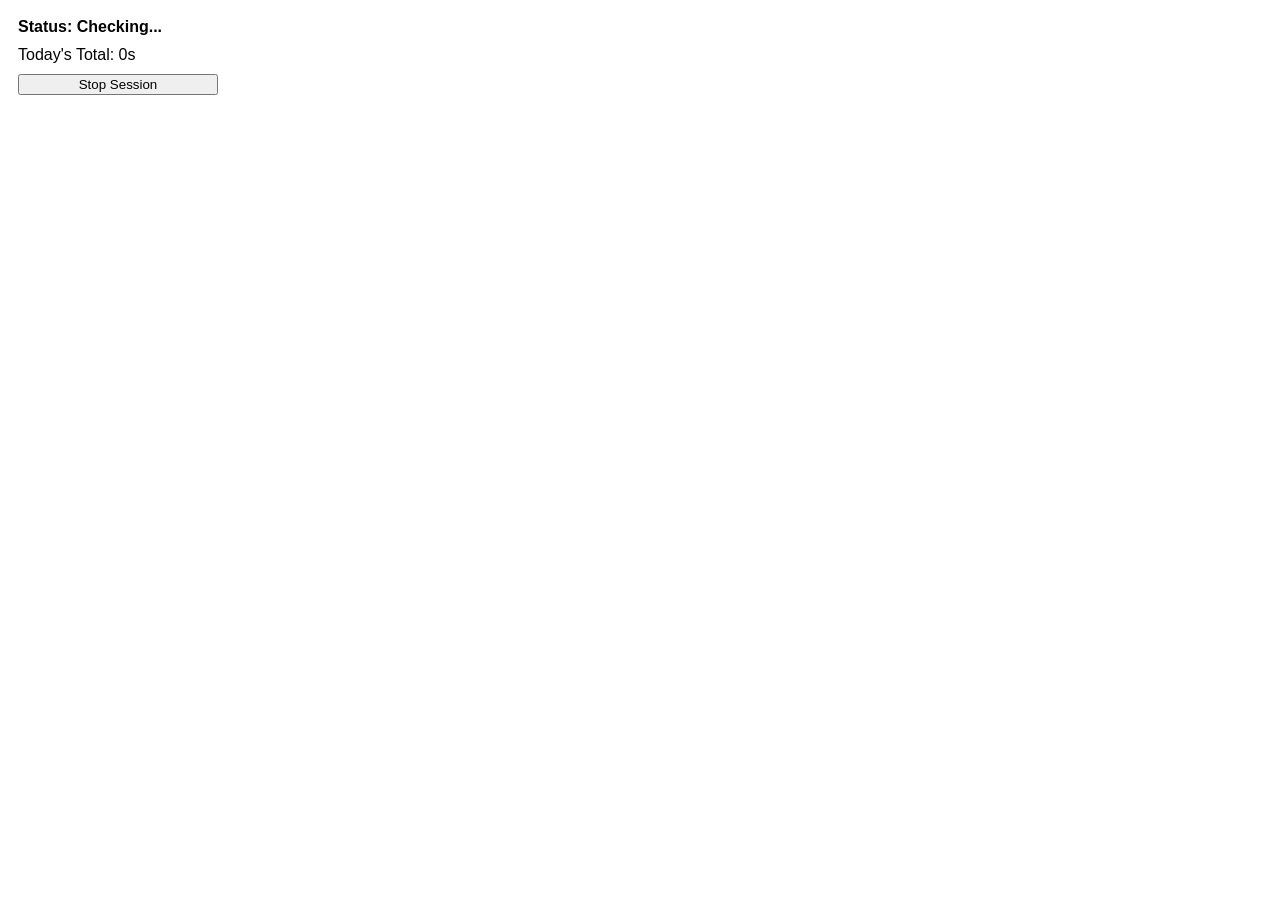
==== popup.html @ cfd62f3c "Add files via upload" ====
<!DOCTYPE html>
<html>
<head>
  <title>Soft Timer</title>
  <style>
    body { width: 200px; padding: 10px; font-family: sans-serif; }
    .status { font-weight: bold; margin-bottom: 10px; }
  </style>
</head>
<body>
  <div class="status">Status: <span id="status">Checking...</span></div>
  <div>Today's Total: <span id="totalTime">0s</span></div>
  <button id="stopBtn" style="margin-top: 10px; width: 100%;">Stop Session</button>
  <script src="popup.js"></script>
</body>
</html>
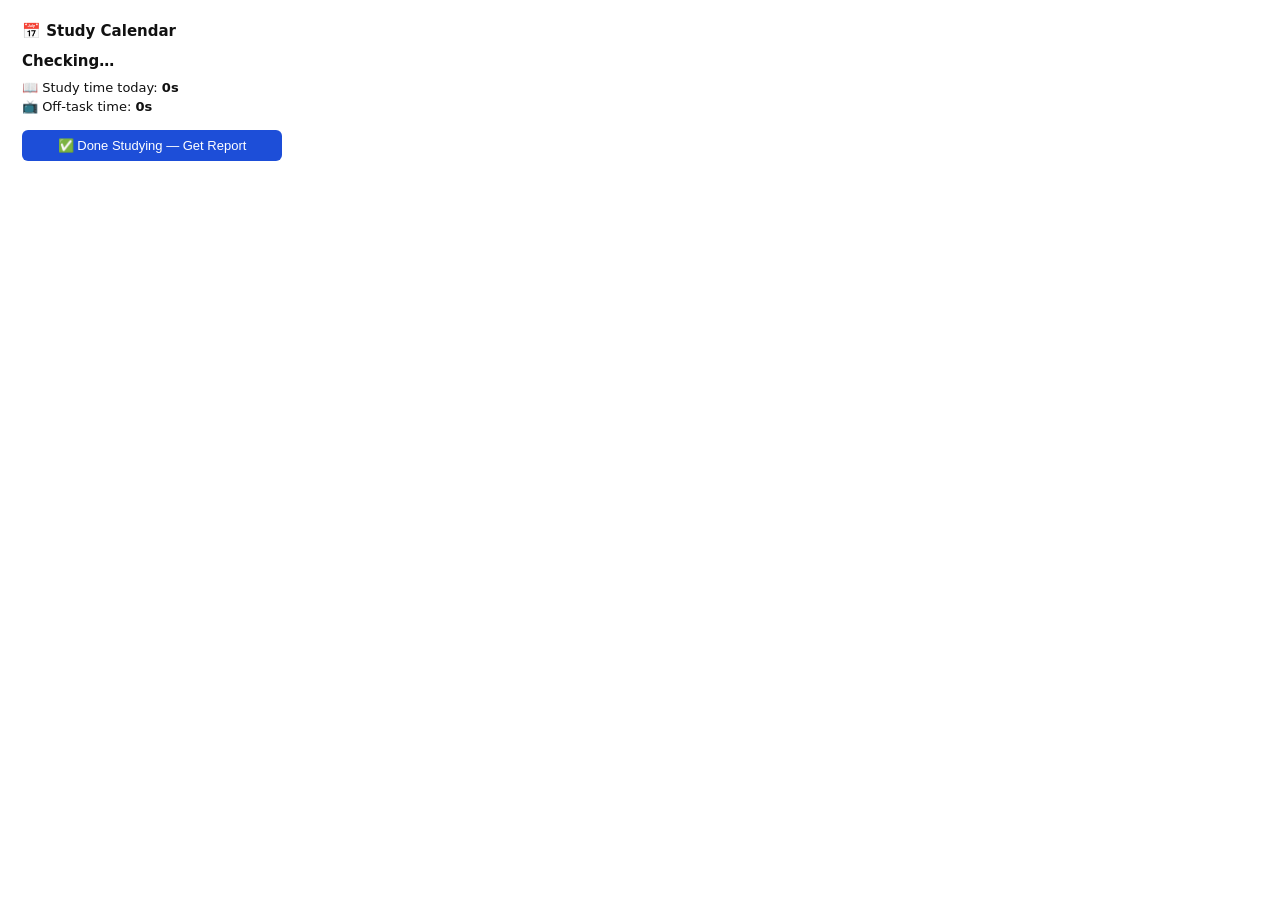
==== commit b97aadb6: "Update popup.html" ====
--- a/popup.html
+++ b/popup.html
@@ -1,16 +1,71 @@
 <!DOCTYPE html>
 <html>
 <head>
-  <title>Soft Timer</title>
+  <title>Study Calendar</title>
   <style>
-    body { width: 200px; padding: 10px; font-family: sans-serif; }
-    .status { font-weight: bold; margin-bottom: 10px; }
+    body {
+      width: 260px;
+      padding: 14px;
+      font-family: system-ui, sans-serif;
+      font-size: 13px;
+      color: #111;
+    }
+    h1 { font-size: 15px; margin: 0 0 12px; }
+
+    .status-row {
+      font-size: 15px;
+      font-weight: 600;
+      margin-bottom: 10px;
+    }
+
+    .stat { margin: 4px 0; }
+    .stat span { font-weight: 600; }
+
+    #doneBtn {
+      margin-top: 12px;
+      width: 100%;
+      padding: 8px;
+      background: #1d4ed8;
+      color: white;
+      border: none;
+      border-radius: 6px;
+      cursor: pointer;
+      font-size: 13px;
+    }
+    #doneBtn:disabled { background: #93c5fd; cursor: default; }
+
+    #reportSection {
+      display: none;
+      margin-top: 12px;
+      border-top: 1px solid #e5e7eb;
+      padding-top: 10px;
+    }
+    #reportSection h2 { font-size: 13px; margin: 0 0 6px; }
+    #report {
+      white-space: pre-wrap;
+      font-size: 12px;
+      line-height: 1.6;
+      background: #f9fafb;
+      padding: 8px;
+      border-radius: 6px;
+    }
   </style>
 </head>
 <body>
-  <div class="status">Status: <span id="status">Checking...</span></div>
-  <div>Today's Total: <span id="totalTime">0s</span></div>
-  <button id="stopBtn" style="margin-top: 10px; width: 100%;">Stop Session</button>
+  <h1>📅 Study Calendar</h1>
+
+  <div class="status-row" id="status">Checking…</div>
+
+  <div class="stat">📖 Study time today: <span id="studyTime">0s</span></div>
+  <div class="stat">📺 Off-task time: <span id="distractTime">0s</span></div>
+
+  <button id="doneBtn">✅ Done Studying — Get Report</button>
+
+  <div id="reportSection">
+    <h2>📊 Session Report</h2>
+    <pre id="report"></pre>
+  </div>
+
   <script src="popup.js"></script>
 </body>
 </html>
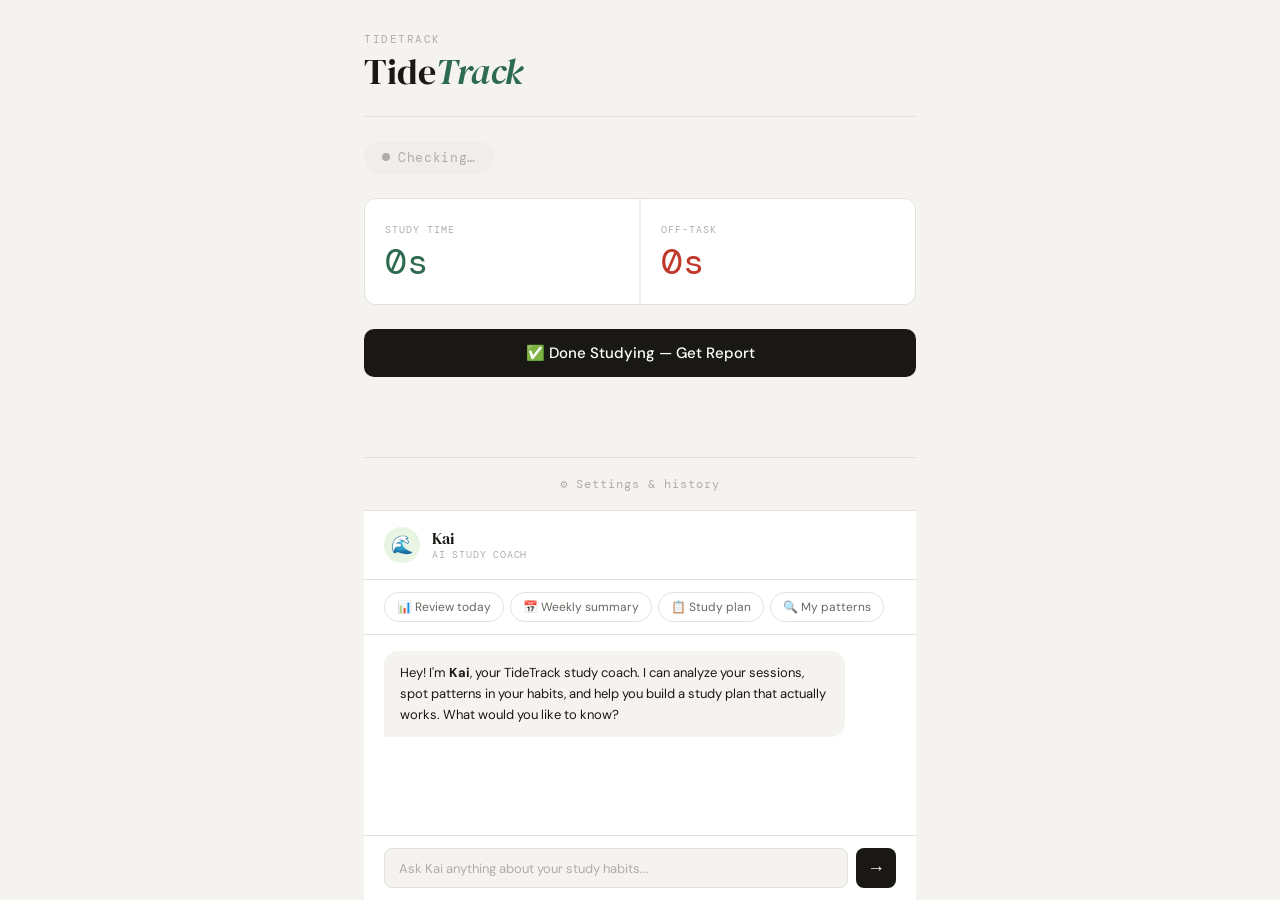
==== commit 0ccb21aa: "Add files via upload" ====
--- a/popup.html
+++ b/popup.html
@@ -1,71 +1,328 @@
 <!DOCTYPE html>
-<html>
+<html lang="en">
 <head>
-  <title>Study Calendar</title>
+  <meta charset="utf-8" />
+  <meta name="viewport" content="width=device-width, initial-scale=1" />
+  <title>TideTrack</title>
+  <link rel="preconnect" href="https://fonts.googleapis.com">
+  <link href="https://fonts.googleapis.com/css2?family=DM+Serif+Display:ital@0;1&family=DM+Mono:wght@300;400&family=DM+Sans:wght@300;400;500&display=swap" rel="stylesheet">
   <style>
+    :root {
+      --bg:      #f5f3ef;
+      --surface: #ffffff;
+      --ink:     #1a1814;
+      --ink-2:   #6b6760;
+      --ink-3:   #b0ada8;
+      --accent:  #2d6a4f;
+      --accent-2:#e8f5e2;
+      --warn:    #c0392b;
+      --warn-2:  #fdf0ee;
+      --border:  #e4e1db;
+      --amber:   #d97706;
+    }
+
+    *, *::before, *::after { box-sizing: border-box; margin: 0; padding: 0; }
+
+    html, body {
+      height: 100%;
+      background: var(--bg);
+      font-family: 'DM Sans', system-ui, sans-serif;
+      color: var(--ink);
+    }
+
     body {
-      width: 260px;
+      display: flex;
+      flex-direction: column;
+      font-size: 15px;
+    }
+
+    .page-wrap {
+      flex: 1;
+      width: 100%;
+      max-width: 600px;
+      margin: 0 auto;
+      padding: 0 24px;
+      display: flex;
+      flex-direction: column;
+    }
+
+    /* ── Header ── */
+    .header {
+      padding: 32px 0 24px;
+      border-bottom: 1px solid var(--border);
+      background: var(--bg);
+    }
+    .eyebrow {
+      font-family: 'DM Mono', monospace;
+      font-size: 11px;
+      letter-spacing: 0.14em;
+      text-transform: uppercase;
+      color: var(--ink-3);
+      margin-bottom: 6px;
+    }
+    .app-title {
+      font-family: 'DM Serif Display', Georgia, serif;
+      font-size: clamp(24px, 4vw, 36px);
+      line-height: 1.1;
+      color: var(--ink);
+    }
+    .app-title em { font-style: italic; color: var(--accent); }
+
+    /* ── Status pill ── */
+    .status-wrap { padding: 24px 0; }
+    .status-pill {
+      display: inline-flex;
+      align-items: center;
+      gap: 8px;
+      padding: 8px 18px;
+      border-radius: 99px;
+      font-family: 'DM Mono', monospace;
+      font-size: 13px;
+      letter-spacing: 0.05em;
+      font-weight: 400;
+      transition: background 0.2s, color 0.2s;
+    }
+    .status-pill.studying   { background: var(--accent-2); color: var(--accent); }
+    .status-pill.distracted { background: var(--warn-2);   color: var(--warn); }
+    .status-pill.idle       { background: #f0eeea;          color: var(--ink-3); }
+    .status-dot {
+      width: 8px; height: 8px;
+      border-radius: 50%;
+      background: currentColor;
+    }
+    .status-dot.pulse { animation: pulse 1.4s ease infinite; }
+    @keyframes pulse {
+      0%, 100% { opacity: 1; }
+      50%       { opacity: 0.3; }
+    }
+
+    /* ── Stats ── */
+    .stats {
+      display: grid;
+      grid-template-columns: 1fr 1fr;
+      gap: 2px;
+      margin-bottom: 24px;
+      border: 1px solid var(--border);
+      border-radius: 12px;
+      overflow: hidden;
+    }
+    .stat-card {
+      background: var(--surface);
+      padding: 24px 20px;
+    }
+    .stat-label {
+      font-family: 'DM Mono', monospace;
+      font-size: 10px;
+      letter-spacing: 0.1em;
+      text-transform: uppercase;
+      color: var(--ink-3);
+      margin-bottom: 8px;
+    }
+    .stat-value {
+      font-family: 'DM Mono', monospace;
+      font-size: clamp(24px, 4vw, 36px);
+      font-weight: 400;
+      line-height: 1;
+    }
+    .stat-value.study-val { color: var(--accent); }
+    .stat-value.dist-val  { color: var(--warn); }
+
+    /* ── Done button ── */
+    .btn-wrap { padding-bottom: 24px; }
+    #doneBtn {
+      width: 100%;
       padding: 14px;
-      font-family: system-ui, sans-serif;
-      font-size: 13px;
-      color: #111;
-    }
-    h1 { font-size: 15px; margin: 0 0 12px; }
-
-    .status-row {
+      background: var(--ink);
+      color: #fff;
+      border: none;
+      border-radius: 10px;
+      cursor: pointer;
+      font-family: 'DM Sans', system-ui, sans-serif;
       font-size: 15px;
-      font-weight: 600;
-      margin-bottom: 10px;
-    }
-
-    .stat { margin: 4px 0; }
-    .stat span { font-weight: 600; }
-
-    #doneBtn {
-      margin-top: 12px;
-      width: 100%;
-      padding: 8px;
-      background: #1d4ed8;
-      color: white;
-      border: none;
-      border-radius: 6px;
-      cursor: pointer;
-      font-size: 13px;
-    }
-    #doneBtn:disabled { background: #93c5fd; cursor: default; }
-
+      font-weight: 500;
+      transition: opacity 0.15s, transform 0.1s;
+      display: flex;
+      align-items: center;
+      justify-content: center;
+      gap: 8px;
+    }
+    #doneBtn:hover   { opacity: 0.85; }
+    #doneBtn:active  { transform: scale(0.98); }
+    #doneBtn:disabled {
+      background: var(--border);
+      color: var(--ink-3);
+      cursor: default;
+      opacity: 1;
+    }
+
+    /* ── Report section ── */
     #reportSection {
       display: none;
-      margin-top: 12px;
-      border-top: 1px solid #e5e7eb;
-      padding-top: 10px;
-    }
-    #reportSection h2 { font-size: 13px; margin: 0 0 6px; }
-    #report {
-      white-space: pre-wrap;
+      border-top: 1px solid var(--border);
+      padding: 28px 0;
+      background: var(--bg);
+    }
+    .report-eyebrow {
+      font-family: 'DM Mono', monospace;
+      font-size: 10px;
+      letter-spacing: 0.14em;
+      text-transform: uppercase;
+      color: var(--ink-3);
+      margin-bottom: 16px;
+    }
+
+    .pct-hero {
+      font-family: 'DM Serif Display', Georgia, serif;
+      font-size: clamp(40px, 6vw, 64px);
+      line-height: 1;
+      margin-bottom: 6px;
+    }
+    .pct-sub {
+      font-size: 15px;
+      color: var(--ink-2);
+      margin-bottom: 20px;
+      font-weight: 300;
+    }
+
+    .report-row {
+      display: flex;
+      justify-content: space-between;
+      align-items: center;
+      padding: 12px 0;
+      border-bottom: 1px solid var(--border);
+      font-size: 14px;
+    }
+    .report-row:last-of-type { border-bottom: none; }
+    .report-row-label { color: var(--ink-2); font-weight: 300; }
+    .report-row-val   {
+      font-family: 'DM Mono', monospace;
+      font-size: 14px;
+    }
+
+    .distraction-list { margin-top: 20px; }
+    .distraction-title {
+      font-family: 'DM Mono', monospace;
+      font-size: 10px;
+      letter-spacing: 0.1em;
+      text-transform: uppercase;
+      color: var(--ink-3);
+      margin-bottom: 10px;
+    }
+    .distraction-item {
+      display: flex;
+      justify-content: space-between;
+      font-size: 14px;
+      padding: 8px 0;
+      border-bottom: 1px solid var(--border);
+    }
+    .distraction-item:last-child { border-bottom: none; }
+    .distraction-domain { color: var(--ink-2); font-weight: 300; }
+    .distraction-dur    { font-family: 'DM Mono', monospace; color: var(--warn); }
+
+    .tips-list { margin-top: 20px; }
+    .tips-title {
+      font-family: 'DM Mono', monospace;
+      font-size: 10px;
+      letter-spacing: 0.1em;
+      text-transform: uppercase;
+      color: var(--ink-3);
+      margin-bottom: 10px;
+    }
+    .tip {
+      font-size: 14px;
+      color: var(--ink-2);
+      font-weight: 300;
+      line-height: 1.6;
+      padding: 10px 0;
+      border-bottom: 1px solid var(--border);
+    }
+    .tip:last-child { border-bottom: none; }
+
+    /* ── Options link ── */
+    .options-link {
+      display: block;
+      text-align: center;
+      padding: 18px;
+      font-family: 'DM Mono', monospace;
       font-size: 12px;
-      line-height: 1.6;
-      background: #f9fafb;
-      padding: 8px;
-      border-radius: 6px;
-    }
+      letter-spacing: 0.08em;
+      color: var(--ink-3);
+      text-decoration: none;
+      border-top: 1px solid var(--border);
+      cursor: pointer;
+      transition: color 0.15s;
+      margin-top: auto;
+    }
+    .options-link:hover { color: var(--accent); }
   </style>
 </head>
 <body>
-  <h1>📅 Study Calendar</h1>
-
-  <div class="status-row" id="status">Checking…</div>
-
-  <div class="stat">📖 Study time today: <span id="studyTime">0s</span></div>
-  <div class="stat">📺 Off-task time: <span id="distractTime">0s</span></div>
-
-  <button id="doneBtn">✅ Done Studying — Get Report</button>
-
+
+<div class="page-wrap">
+
+  <!-- Header -->
+  <div class="header">
+    <p class="eyebrow">TideTrack</p>
+    <p class="app-title">Tide<em>Track</em></p>
+  </div>
+
+  <!-- Status -->
+  <div class="status-wrap">
+    <span class="status-pill idle" id="statusPill">
+      <span class="status-dot" id="statusDot"></span>
+      <span id="statusText">Checking…</span>
+    </span>
+  </div>
+
+  <!-- Stats -->
+  <div class="stats">
+    <div class="stat-card">
+      <p class="stat-label">Study time</p>
+      <p class="stat-value study-val" id="studyTime">0s</p>
+    </div>
+    <div class="stat-card">
+      <p class="stat-label">Off-task</p>
+      <p class="stat-value dist-val" id="distractTime">0s</p>
+    </div>
+  </div>
+
+  <!-- Done button -->
+  <div class="btn-wrap">
+    <button id="doneBtn">✅ Done Studying — Get Report</button>
+  </div>
+
+  <!-- Report -->
   <div id="reportSection">
-    <h2>📊 Session Report</h2>
-    <pre id="report"></pre>
-  </div>
-
+    <p class="report-eyebrow">Session Report</p>
+
+    <p class="pct-hero" id="pctHero">—</p>
+    <p class="pct-sub" id="pctSub"></p>
+
+    <div id="reportRows"></div>
+
+    <div class="distraction-list" id="distractionList" style="display:none">
+      <p class="distraction-title">Top distractions</p>
+      <div id="distractionItems"></div>
+    </div>
+
+    <div class="tips-list" id="tipsList" style="display:none">
+      <p class="tips-title">Recommendations</p>
+      <div id="tipsItems"></div>
+    </div>
+  </div>
+
+  <!-- Options link -->
+  <span class="options-link" id="optionsLink">⚙ Settings &amp; history</span>
+
+  <!-- AI Study Coach -->
+  <div id="agentChat"></div>
+
+</div>
+
+  <link rel="stylesheet" href="agent-ui.css" />
+  <script src="auth.js"></script>
+  <script src="tidetrack-agent.js"></script>
+  <script src="agent-ui.js"></script>
   <script src="popup.js"></script>
 </body>
 </html>
--- a/agent-ui.css
+++ b/agent-ui.css
@@ -0,0 +1,306 @@
+/* ── TideTrack AI Study Coach — Chat UI ─────────────────────────────────── */
+
+#agentChat {
+  border-top: 1px solid var(--border, #e4e1db);
+  background: var(--surface, #ffffff);
+}
+
+/* Header */
+.agent-header {
+  display: flex;
+  align-items: center;
+  gap: 12px;
+  padding: 16px 20px;
+  border-bottom: 1px solid var(--border, #e4e1db);
+}
+
+.agent-avatar {
+  width: 36px;
+  height: 36px;
+  border-radius: 50%;
+  background: var(--accent-2, #e8f5e2);
+  display: flex;
+  align-items: center;
+  justify-content: center;
+  font-size: 18px;
+  flex-shrink: 0;
+}
+
+.agent-name {
+  font-family: 'DM Serif Display', Georgia, serif;
+  font-size: 16px;
+  line-height: 1.2;
+  color: var(--ink, #1a1814);
+}
+
+.agent-role {
+  font-family: 'DM Mono', monospace;
+  font-size: 10px;
+  letter-spacing: 0.08em;
+  color: var(--ink-3, #b0ada8);
+  text-transform: uppercase;
+}
+
+/* Quick action buttons */
+.agent-quick-actions {
+  display: flex;
+  gap: 6px;
+  padding: 12px 20px;
+  overflow-x: auto;
+  border-bottom: 1px solid var(--border, #e4e1db);
+}
+
+.agent-quick-btn {
+  flex-shrink: 0;
+  padding: 6px 12px;
+  border: 1px solid var(--border, #e4e1db);
+  border-radius: 20px;
+  background: none;
+  font-family: 'DM Sans', system-ui, sans-serif;
+  font-size: 12px;
+  color: var(--ink-2, #6b6760);
+  cursor: pointer;
+  transition: all 0.15s;
+  white-space: nowrap;
+}
+
+.agent-quick-btn:hover {
+  border-color: var(--accent, #2d6a4f);
+  color: var(--accent, #2d6a4f);
+  background: var(--accent-2, #e8f5e2);
+}
+
+/* Messages area */
+.agent-messages {
+  min-height: 200px;
+  max-height: 400px;
+  overflow-y: auto;
+  padding: 16px 20px;
+  display: flex;
+  flex-direction: column;
+  gap: 12px;
+}
+
+/* Individual message bubbles */
+.agent-msg {
+  max-width: 90%;
+  animation: agentFadeIn 0.25s ease both;
+}
+
+.agent-msg.user {
+  align-self: flex-end;
+  background: var(--ink, #1a1814);
+  color: #f5f3ef;
+  border-radius: 14px 14px 4px 14px;
+  padding: 10px 14px;
+}
+
+.agent-msg.user .agent-msg-text {
+  color: #f5f3ef;
+}
+
+.agent-msg.kai {
+  align-self: flex-start;
+  background: var(--bg, #f5f3ef);
+  border-radius: 14px 14px 14px 4px;
+  padding: 12px 16px;
+}
+
+.agent-msg-text {
+  font-size: 13px;
+  line-height: 1.6;
+  color: var(--ink, #1a1814);
+  margin: 0;
+}
+
+.agent-msg-greeting {
+  font-size: 14px;
+  font-weight: 500;
+  color: var(--ink, #1a1814);
+  margin: 0 0 8px 0;
+}
+
+/* Highlights */
+.agent-highlights {
+  margin: 10px 0;
+  display: flex;
+  flex-direction: column;
+  gap: 6px;
+}
+
+.agent-highlight {
+  font-size: 12px;
+  color: var(--accent, #2d6a4f);
+  background: var(--accent-2, #e8f5e2);
+  padding: 6px 10px;
+  border-radius: 6px;
+  line-height: 1.4;
+}
+
+/* Recommendations */
+.agent-recs {
+  margin: 12px 0 8px;
+  display: flex;
+  flex-direction: column;
+  gap: 10px;
+}
+
+.agent-rec {
+  display: flex;
+  gap: 10px;
+  align-items: flex-start;
+}
+
+.agent-rec-num {
+  width: 22px;
+  height: 22px;
+  border-radius: 50%;
+  background: var(--accent, #2d6a4f);
+  color: #fff;
+  font-family: 'DM Mono', monospace;
+  font-size: 11px;
+  display: flex;
+  align-items: center;
+  justify-content: center;
+  flex-shrink: 0;
+  margin-top: 2px;
+}
+
+.agent-rec-action {
+  font-size: 13px;
+  font-weight: 500;
+  color: var(--ink, #1a1814);
+  margin: 0 0 3px 0;
+  line-height: 1.4;
+}
+
+.agent-rec-reason {
+  font-size: 12px;
+  color: var(--ink-2, #6b6760);
+  margin: 0;
+  line-height: 1.5;
+  font-weight: 300;
+}
+
+.agent-rec-time {
+  display: inline-block;
+  margin-top: 4px;
+  font-family: 'DM Mono', monospace;
+  font-size: 10px;
+  letter-spacing: 0.06em;
+  color: var(--accent, #2d6a4f);
+  background: var(--accent-2, #e8f5e2);
+  padding: 2px 8px;
+  border-radius: 10px;
+  text-transform: uppercase;
+}
+
+/* Encouragement */
+.agent-msg-encourage {
+  font-size: 13px;
+  color: var(--accent, #2d6a4f);
+  font-style: italic;
+  margin: 10px 0 0 0;
+  line-height: 1.5;
+}
+
+/* Typing indicator */
+.agent-typing {
+  display: inline-flex;
+  gap: 4px;
+  padding: 4px 0;
+}
+
+.agent-typing span {
+  width: 6px;
+  height: 6px;
+  border-radius: 50%;
+  background: var(--ink-3, #b0ada8);
+  animation: agentBounce 1.2s ease infinite;
+}
+
+.agent-typing span:nth-child(2) { animation-delay: 0.15s; }
+.agent-typing span:nth-child(3) { animation-delay: 0.3s; }
+
+@keyframes agentBounce {
+  0%, 60%, 100% { transform: translateY(0); }
+  30%           { transform: translateY(-6px); }
+}
+
+@keyframes agentFadeIn {
+  from { opacity: 0; transform: translateY(6px); }
+  to   { opacity: 1; transform: none; }
+}
+
+/* Input row */
+.agent-input-row {
+  display: flex;
+  gap: 8px;
+  padding: 12px 20px;
+  border-top: 1px solid var(--border, #e4e1db);
+}
+
+.agent-input-row input {
+  flex: 1;
+  padding: 10px 14px;
+  font-family: 'DM Sans', system-ui, sans-serif;
+  font-size: 13px;
+  background: var(--bg, #f5f3ef);
+  border: 1px solid var(--border, #e4e1db);
+  border-radius: 8px;
+  color: var(--ink, #1a1814);
+  outline: none;
+  transition: border-color 0.15s;
+}
+
+.agent-input-row input:focus {
+  border-color: var(--accent, #2d6a4f);
+}
+
+.agent-input-row input::placeholder {
+  color: var(--ink-3, #b0ada8);
+}
+
+.agent-send-btn {
+  width: 40px;
+  height: 40px;
+  border-radius: 8px;
+  border: none;
+  background: var(--ink, #1a1814);
+  color: #f5f3ef;
+  font-size: 18px;
+  cursor: pointer;
+  display: flex;
+  align-items: center;
+  justify-content: center;
+  transition: opacity 0.15s;
+  flex-shrink: 0;
+}
+
+.agent-send-btn:hover { opacity: 0.8; }
+
+/* Suggested follow-ups */
+.agent-followups {
+  display: flex;
+  gap: 6px;
+  padding: 0 20px 14px;
+  flex-wrap: wrap;
+}
+
+.agent-followup-btn {
+  padding: 6px 12px;
+  border: 1px dashed var(--border, #e4e1db);
+  border-radius: 20px;
+  background: none;
+  font-family: 'DM Sans', system-ui, sans-serif;
+  font-size: 11px;
+  color: var(--ink-2, #6b6760);
+  cursor: pointer;
+  transition: all 0.15s;
+}
+
+.agent-followup-btn:hover {
+  border-color: var(--accent, #2d6a4f);
+  border-style: solid;
+  color: var(--accent, #2d6a4f);
+}
